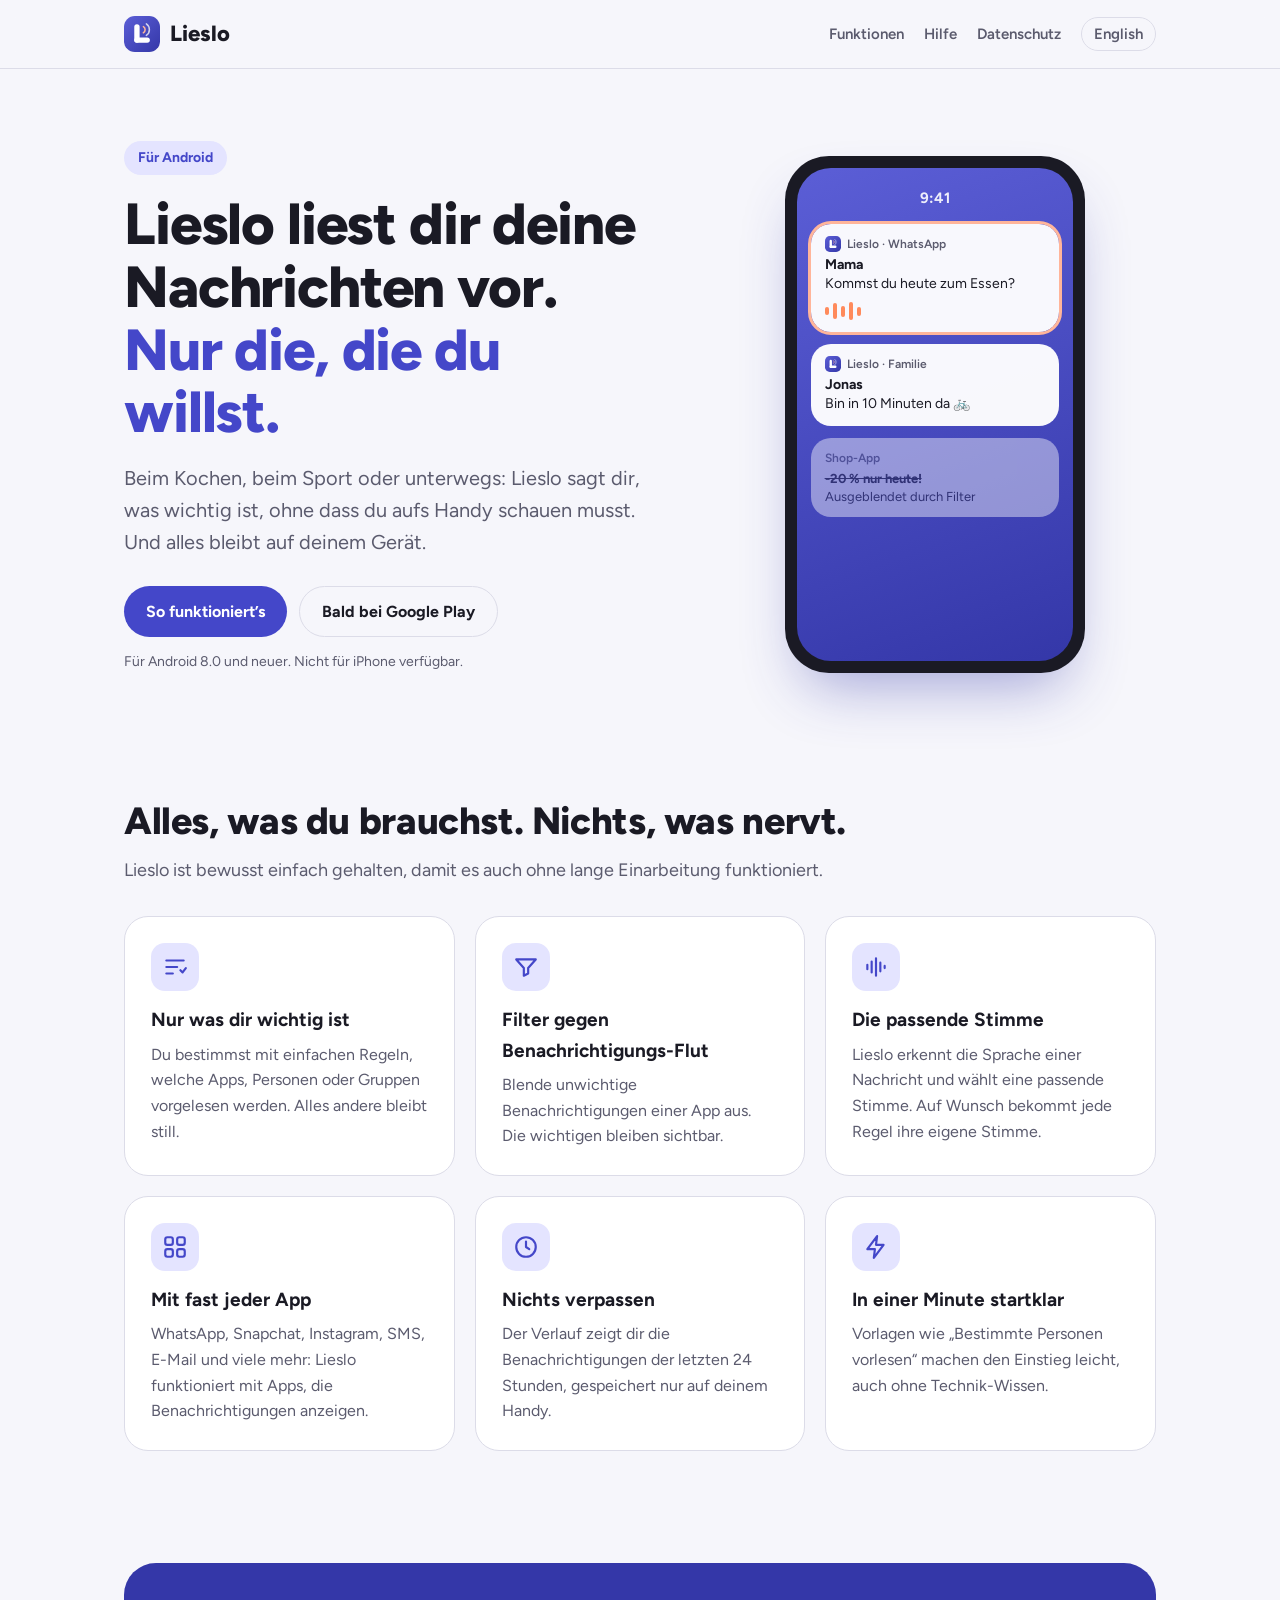
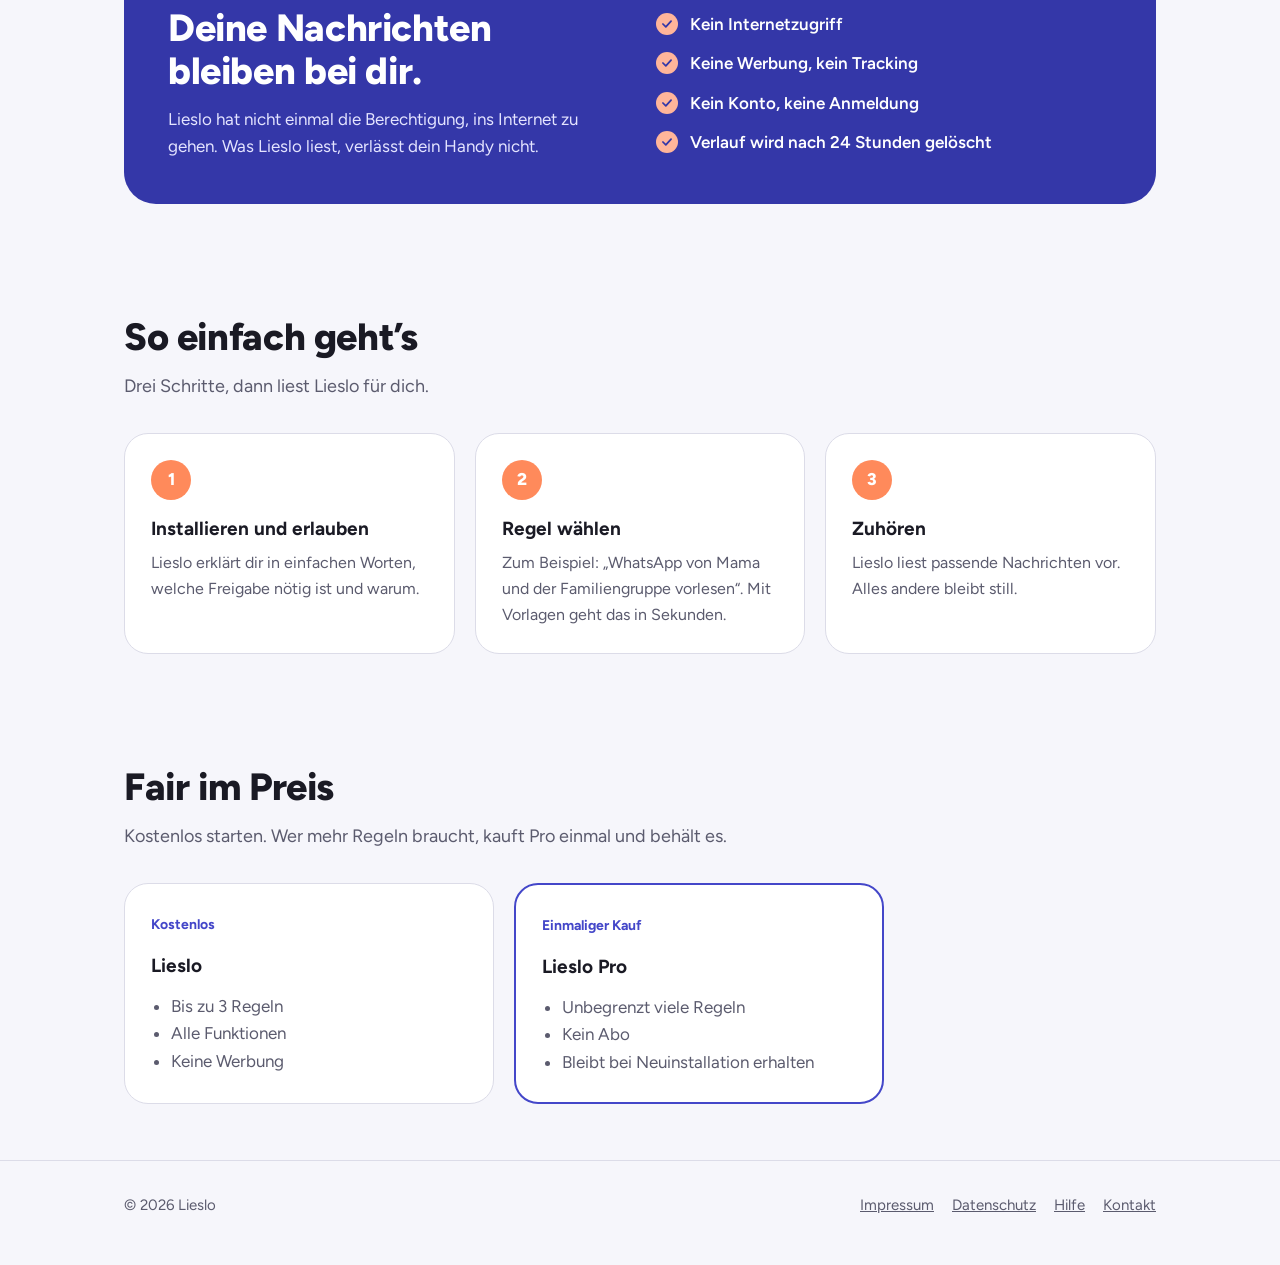
==== de/index.html @ bbdc1250 "Englisch als Standard: jede Seite nur in einer Sprache (EN unter /, DE unter /de/), Datenschutz und " ====
<!doctype html>
<html lang="de">
<head>
<meta charset="utf-8">
<meta name="viewport" content="width=device-width, initial-scale=1">
<title>Lieslo – Nachrichten vorlesen lassen</title>
<meta name="description" content="Lieslo liest dir Benachrichtigungen von WhatsApp & Co. vor – nur die, die du willst. Ohne Internet, ohne Werbung, für Android.">
<meta name="theme-color" content="#3437A8">
<link rel="icon" href="/icon.svg" type="image/svg+xml">
<link rel="stylesheet" href="/style.css">
</head>
<body>
<header class="top"><div class="wrap">
<a class="brand" href="/de/"><img src="/icon.svg" alt="" width="36" height="36">Lieslo</a>
<nav class="main" aria-label="Hauptmenü"><a class="hide-s" href="/de/#funktionen">Funktionen</a><a class="" href="/hilfe.html">Hilfe</a><a class="hide-s" href="/datenschutz.html">Datenschutz</a><a class="lang" href="/" hreflang="en" lang="en">English</a></nav>
</div></header>
<main>
<section class="hero"><div class="wrap">
<div>
<span class="eyebrow">Für Android</span>
<h1>Lieslo liest dir deine Nachrichten vor. <em>Nur die, die du willst.</em></h1>
<p class="lead">Beim Kochen, beim Sport oder unterwegs: Lieslo sagt dir, was wichtig ist, ohne dass du aufs Handy schauen musst. Und alles bleibt auf deinem Gerät.</p>
<div class="btns"><a class="btn primary" href="#so-gehts">So funktioniert’s</a><span class="btn ghost" aria-disabled="true">Bald bei Google Play</span></div>
<p class="note">Für Android 8.0 und neuer. Nicht für iPhone verfügbar.</p>
</div>
<div class="phone" role="img" aria-label="Beispiel: Lieslo liest eine WhatsApp-Nachricht vor und blendet eine Werbe-Benachrichtigung aus">
<div class="screen"><div class="time">9:41</div>
<div class="notif speaking"><div class="app"><img src="/icon.svg" alt="">Lieslo · WhatsApp</div><b>Mama</b>Kommst du heute zum Essen?<div class="wave"><span></span><span></span><span></span><span></span><span></span></div></div>
<div class="notif"><div class="app"><img src="/icon.svg" alt="">Lieslo · Familie</div><b>Jonas</b>Bin in 10 Minuten da 🚲</div>
<div class="notif muted"><div class="app">Shop-App</div><b>-20 % nur heute!</b>Ausgeblendet durch Filter</div>
</div></div>
</div></section>
<section id="funktionen"><div class="wrap">
<h2>Alles, was du brauchst. Nichts, was nervt.</h2>
<p class="sub">Lieslo ist bewusst einfach gehalten, damit es auch ohne lange Einarbeitung funktioniert.</p>
<div class="grid"><div class="card"><div class="ico" aria-hidden="true"><svg viewBox="0 0 24 24"><path d="M4 6h16M4 12h10M4 18h6"/><path d="M17 15l2 2 3-4"/></svg></div><h3>Nur was dir wichtig ist</h3><p>Du bestimmst mit einfachen Regeln, welche Apps, Personen oder Gruppen vorgelesen werden. Alles andere bleibt still.</p></div><div class="card"><div class="ico" aria-hidden="true"><svg viewBox="0 0 24 24"><path d="M3 5h18l-7 8v5l-4 2v-7z"/></svg></div><h3>Filter gegen Benachrichtigungs-Flut</h3><p>Blende unwichtige Benachrichtigungen einer App aus. Die wichtigen bleiben sichtbar.</p></div><div class="card"><div class="ico" aria-hidden="true"><svg viewBox="0 0 24 24"><path d="M4 10v4M8 7v10M12 4v16M16 8v8M20 11v2"/></svg></div><h3>Die passende Stimme</h3><p>Lieslo erkennt die Sprache einer Nachricht und wählt eine passende Stimme. Auf Wunsch bekommt jede Regel ihre eigene Stimme.</p></div><div class="card"><div class="ico" aria-hidden="true"><svg viewBox="0 0 24 24"><rect x="3" y="3" width="7" height="7" rx="2"/><rect x="14" y="3" width="7" height="7" rx="2"/><rect x="3" y="14" width="7" height="7" rx="2"/><rect x="14" y="14" width="7" height="7" rx="2"/></svg></div><h3>Mit fast jeder App</h3><p>WhatsApp, Snapchat, Instagram, SMS, E-Mail und viele mehr: Lieslo funktioniert mit Apps, die Benachrichtigungen anzeigen.</p></div><div class="card"><div class="ico" aria-hidden="true"><svg viewBox="0 0 24 24"><circle cx="12" cy="12" r="9"/><path d="M12 7v5l3 2"/></svg></div><h3>Nichts verpassen</h3><p>Der Verlauf zeigt dir die Benachrichtigungen der letzten 24 Stunden, gespeichert nur auf deinem Handy.</p></div><div class="card"><div class="ico" aria-hidden="true"><svg viewBox="0 0 24 24"><path d="M13 2L4 14h7l-1 8 9-12h-7z"/></svg></div><h3>In einer Minute startklar</h3><p>Vorlagen wie „Bestimmte Personen vorlesen“ machen den Einstieg leicht, auch ohne Technik-Wissen.</p></div></div>
</div></section>
<section><div class="wrap"><div class="privacy">
<div><h2>Deine Nachrichten bleiben bei dir.</h2><p>Lieslo hat nicht einmal die Berechtigung, ins Internet zu gehen. Was Lieslo liest, verlässt dein Handy nicht.</p></div>
<ul><li>Kein Internetzugriff</li><li>Keine Werbung, kein Tracking</li><li>Kein Konto, keine Anmeldung</li><li>Verlauf wird nach 24 Stunden gelöscht</li></ul>
</div></div></section>
<section id="so-gehts"><div class="wrap">
<h2>So einfach geht’s</h2>
<p class="sub">Drei Schritte, dann liest Lieslo für dich.</p>
<div class="steps">
<div class="card"><h3>Installieren und erlauben</h3><p>Lieslo erklärt dir in einfachen Worten, welche Freigabe nötig ist und warum.</p></div>
<div class="card"><h3>Regel wählen</h3><p>Zum Beispiel: „WhatsApp von Mama und der Familiengruppe vorlesen“. Mit Vorlagen geht das in Sekunden.</p></div>
<div class="card"><h3>Zuhören</h3><p>Lieslo liest passende Nachrichten vor. Alles andere bleibt still.</p></div>
</div></div></section>
<section><div class="wrap">
<h2>Fair im Preis</h2>
<p class="sub">Kostenlos starten. Wer mehr Regeln braucht, kauft Pro einmal und behält es.</p>
<div class="price">
<div class="card"><span class="tag">Kostenlos</span><h3>Lieslo</h3><ul><li>Bis zu 3 Regeln</li><li>Alle Funktionen</li><li>Keine Werbung</li></ul></div>
<div class="card pro"><span class="tag">Einmaliger Kauf</span><h3>Lieslo Pro</h3><ul><li>Unbegrenzt viele Regeln</li><li>Kein Abo</li><li>Bleibt bei Neuinstallation erhalten</li></ul></div>
</div></div></section>
</main>
<footer><div class="wrap"><span>© 2026 Lieslo</span><nav aria-label="Footer"><a href="/impressum.html">Impressum</a><a href="/datenschutz.html">Datenschutz</a><a href="/hilfe.html">Hilfe</a><a href="&#109;&#97;&#105;&#108;&#116;&#111;&#58;&#108;&#105;&#101;&#115;&#108;&#111;&#46;&#97;&#100;&#114;&#101;&#115;&#115;&#64;&#103;&#109;&#97;&#105;&#108;&#46;&#99;&#111;&#109;">Kontakt</a></nav></div></footer>
</body>
</html>
---- style.css ----
@font-face{font-family:"Figtree";src:url("/fonts/figtree.ttf") format("truetype");font-weight:300 900;font-display:swap}
:root{--indigo:#4447C9;--indigo-dark:#3437A8;--bg:#F6F6FB;--card:#FFFFFF;--soft:#E4E4FF;--ink:#1A1A24;--muted:#5B5B6E;--coral:#FF8A5B;--coral-soft:#FFB59A;--line:#DCDCE8;--radius:24px}
@media (prefers-color-scheme:dark){:root{--bg:#121220;--card:#1C1C2E;--soft:#2A2A4A;--ink:#F1F1F8;--muted:#B4B4C8;--line:#33334A;--indigo:#8C8FF2}}
*{box-sizing:border-box}
html{scroll-behavior:smooth}
body{margin:0;font-family:"Figtree",system-ui,-apple-system,"Segoe UI",sans-serif;background:var(--bg);color:var(--ink);line-height:1.6;font-size:17px;-webkit-font-smoothing:antialiased}
a{color:var(--indigo)}a:hover{color:var(--indigo-dark)}
@media (prefers-color-scheme:dark){a:hover{color:#B3B5FF}}
.wrap{max-width:1080px;margin:0 auto;padding:0 24px}
header.top{position:sticky;top:0;z-index:10;background:color-mix(in srgb,var(--bg) 88%,transparent);backdrop-filter:blur(10px);border-bottom:1px solid var(--line)}
header.top .wrap{display:flex;align-items:center;justify-content:space-between;min-height:68px;gap:12px}
.brand{display:flex;align-items:center;gap:10px;text-decoration:none;color:var(--ink);font-weight:800;font-size:22px}
.brand img{width:36px;height:36px}
nav.main{display:flex;gap:20px;align-items:center;flex-wrap:wrap}
nav.main a{text-decoration:none;color:var(--muted);font-weight:600;font-size:15px}
nav.main a:hover,nav.main a[aria-current]{color:var(--ink)}
.lang{border:1px solid var(--line);border-radius:999px;padding:4px 12px}
.hero{padding:72px 0 56px}
.hero .wrap{display:grid;grid-template-columns:1.1fr .9fr;gap:48px;align-items:center}
.eyebrow{display:inline-block;background:var(--soft);color:var(--indigo);font-weight:700;font-size:14px;padding:6px 14px;border-radius:999px}
h1{font-size:clamp(36px,5.2vw,58px);line-height:1.08;letter-spacing:-.02em;margin:18px 0 18px;font-weight:800}
h1 em{font-style:normal;color:var(--indigo)}
.lead{font-size:20px;color:var(--muted);max-width:34em;margin:0 0 28px}
.btns{display:flex;gap:12px;flex-wrap:wrap}
.btn{display:inline-flex;align-items:center;gap:8px;min-height:48px;padding:12px 22px;border-radius:999px;font-weight:700;text-decoration:none;font-size:16px}
.btn.primary{background:var(--indigo);color:#fff}
.btn.primary:hover{background:var(--indigo-dark);color:#fff}
@media (prefers-color-scheme:dark){.btn.primary{background:#5B5ED6}.btn.primary:hover{background:#4447C9}}
.btn.ghost{border:1.5px solid var(--line);color:var(--ink)}
.btn.ghost:hover{border-color:var(--indigo);color:var(--ink)}
.note{font-size:14px;color:var(--muted);margin-top:14px}
/* phone */
.phone{justify-self:center;width:300px;max-width:100%;aspect-ratio:9/15.5;border-radius:44px;background:#1A1A24;padding:12px;box-shadow:0 30px 60px -20px rgba(52,55,168,.45)}
.screen{height:100%;border-radius:34px;background:linear-gradient(160deg,#5B5ED6,#3437A8);padding:56px 14px 14px;display:flex;flex-direction:column;gap:12px;position:relative;overflow:hidden}
.screen .time{position:absolute;top:18px;left:0;right:0;text-align:center;color:#fff;font-weight:700;font-size:15px;opacity:.9}
.notif{background:rgba(255,255,255,.96);color:#1A1A24;border-radius:20px;padding:12px 14px;font-size:14px;line-height:1.35}
.notif .app{display:flex;align-items:center;gap:6px;font-size:12px;color:#5B5B6E;font-weight:600;margin-bottom:4px}
.notif .app img{width:16px;height:16px}
.notif b{display:block}
.notif.speaking{outline:3px solid var(--coral-soft)}
.wave{display:flex;gap:4px;align-items:center;height:18px;margin-top:8px}
.wave span{width:4px;border-radius:2px;background:var(--coral);animation:w 1.1s ease-in-out infinite}
.wave span:nth-child(1){height:8px}.wave span:nth-child(2){height:16px;animation-delay:.1s}.wave span:nth-child(3){height:11px;animation-delay:.2s}.wave span:nth-child(4){height:18px;animation-delay:.3s}.wave span:nth-child(5){height:9px;animation-delay:.4s}
@keyframes w{50%{transform:scaleY(.4)}}
@media (prefers-reduced-motion:reduce){.wave span{animation:none}}
.notif.muted{opacity:.45;font-size:13px}
.notif.muted b{text-decoration:line-through}
section{padding:56px 0}
h2{font-size:clamp(28px,3.4vw,38px);line-height:1.15;letter-spacing:-.01em;margin:0 0 12px;font-weight:800}
.sub{color:var(--muted);font-size:18px;max-width:40em;margin:0 0 32px}
.grid{display:grid;grid-template-columns:repeat(3,1fr);gap:20px}
.card{background:var(--card);border:1px solid var(--line);border-radius:var(--radius);padding:26px}
.card h3{margin:14px 0 6px;font-size:19px}
.card p{margin:0;color:var(--muted);font-size:16px}
.ico{width:48px;height:48px;border-radius:14px;background:var(--soft);display:grid;place-items:center}
.ico svg{width:26px;height:26px;stroke:var(--indigo);fill:none;stroke-width:2;stroke-linecap:round;stroke-linejoin:round}
.privacy{background:var(--indigo-dark);color:#fff;border-radius:32px;padding:44px;display:grid;grid-template-columns:1fr 1fr;gap:32px;align-items:center}
.privacy h2{color:#fff}
.privacy p{color:#E4E4FF;margin:0}
.privacy ul{list-style:none;margin:0;padding:0;display:grid;gap:12px}
.privacy li{display:flex;gap:12px;align-items:flex-start;font-weight:600}
.privacy li::before{content:"";flex:none;width:22px;height:22px;margin-top:2px;border-radius:50%;background:var(--coral-soft) url("data:image/svg+xml,%3Csvg xmlns='http://www.w3.org/2000/svg' viewBox='0 0 24 24' fill='none' stroke='%233437A8' stroke-width='3' stroke-linecap='round' stroke-linejoin='round'%3E%3Cpath d='M5 12l5 5 9-10'/%3E%3C/svg%3E") center/14px no-repeat}
.steps{counter-reset:s;display:grid;grid-template-columns:repeat(3,1fr);gap:20px}
.steps .card::before{counter-increment:s;content:counter(s);display:grid;place-items:center;width:40px;height:40px;border-radius:50%;background:var(--coral);color:#fff;font-weight:800}
.price{display:grid;grid-template-columns:1fr 1fr;gap:20px;max-width:760px}
.price .card.pro{border:2px solid var(--indigo)}
.price .tag{font-size:14px;font-weight:700;color:var(--indigo)}
.price ul{margin:12px 0 0;padding-left:20px;color:var(--muted)}
footer{border-top:1px solid var(--line);padding:32px 0 48px;color:var(--muted);font-size:15px}
footer .wrap{display:flex;justify-content:space-between;gap:16px;flex-wrap:wrap}
footer nav{display:flex;gap:18px;flex-wrap:wrap}
footer a{color:var(--muted)}
/* text pages */
.doc{max-width:780px;padding:48px 24px 64px;margin:0 auto}
.doc h1{font-size:clamp(32px,4vw,44px)}
.doc h2{font-size:24px;margin:36px 0 8px}
.doc h3{font-size:19px;margin:24px 0 6px}
.doc p,.doc li{color:var(--ink)}
.doc .meta{color:var(--muted)}
.doc .box{background:var(--card);border:1px solid var(--line);border-radius:18px;padding:18px 22px}
.doc hr{border:0;border-top:1px solid var(--line);margin:48px 0}
.doc .legal h2{font-size:19px}
.doc .legal p{font-size:15px;color:var(--ink)}
details{background:var(--card);border:1px solid var(--line);border-radius:18px;padding:16px 20px;margin:12px 0}
summary{cursor:pointer;font-weight:700;min-height:28px}
@media (max-width:860px){.hero .wrap,.privacy{grid-template-columns:1fr}.grid,.steps{grid-template-columns:1fr 1fr}.hero{padding-top:40px}}
@media (max-width:600px){.grid,.steps,.price{grid-template-columns:1fr}nav.main{gap:12px;flex-wrap:nowrap}nav.main .hide-s{display:none}nav.main a{font-size:14px}.brand{font-size:20px}.phone{width:270px}.privacy{padding:28px}body{font-size:16px}}
:focus-visible{outline:3px solid var(--coral);outline-offset:3px;border-radius:6px}
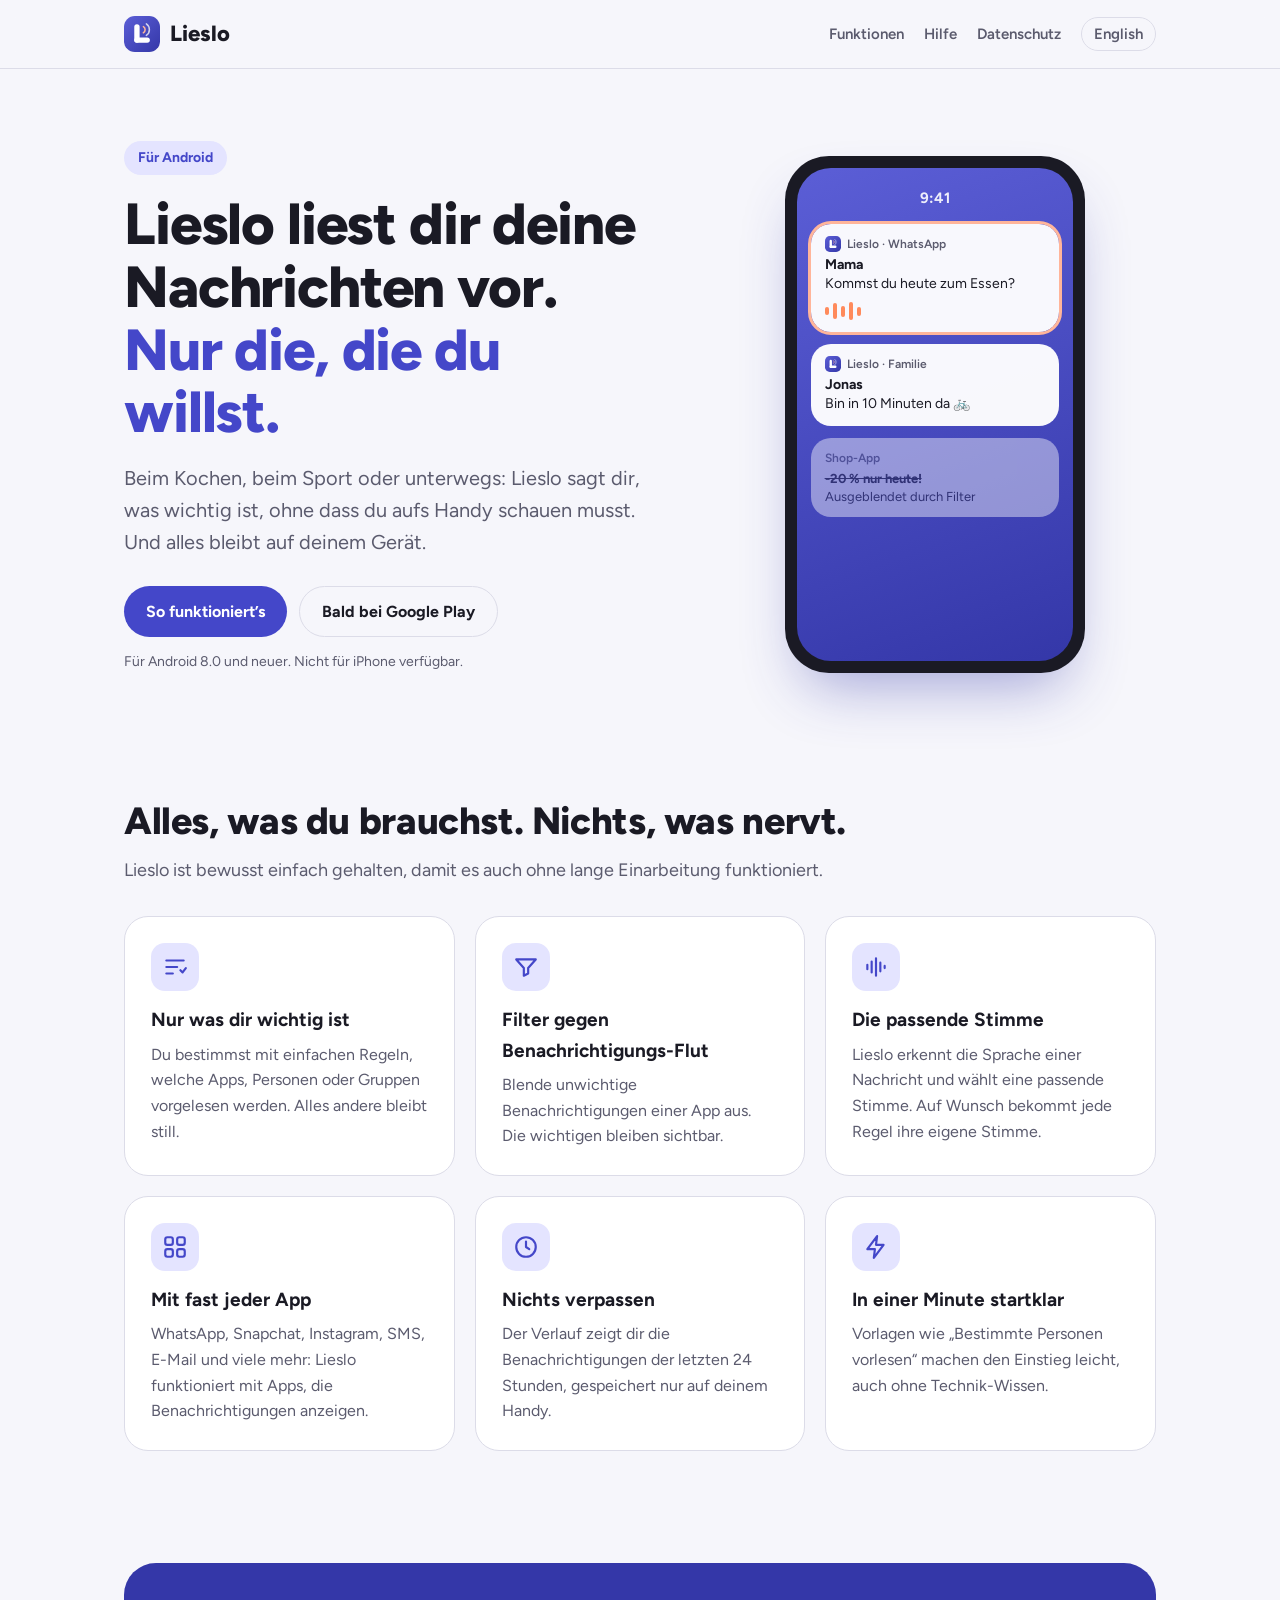
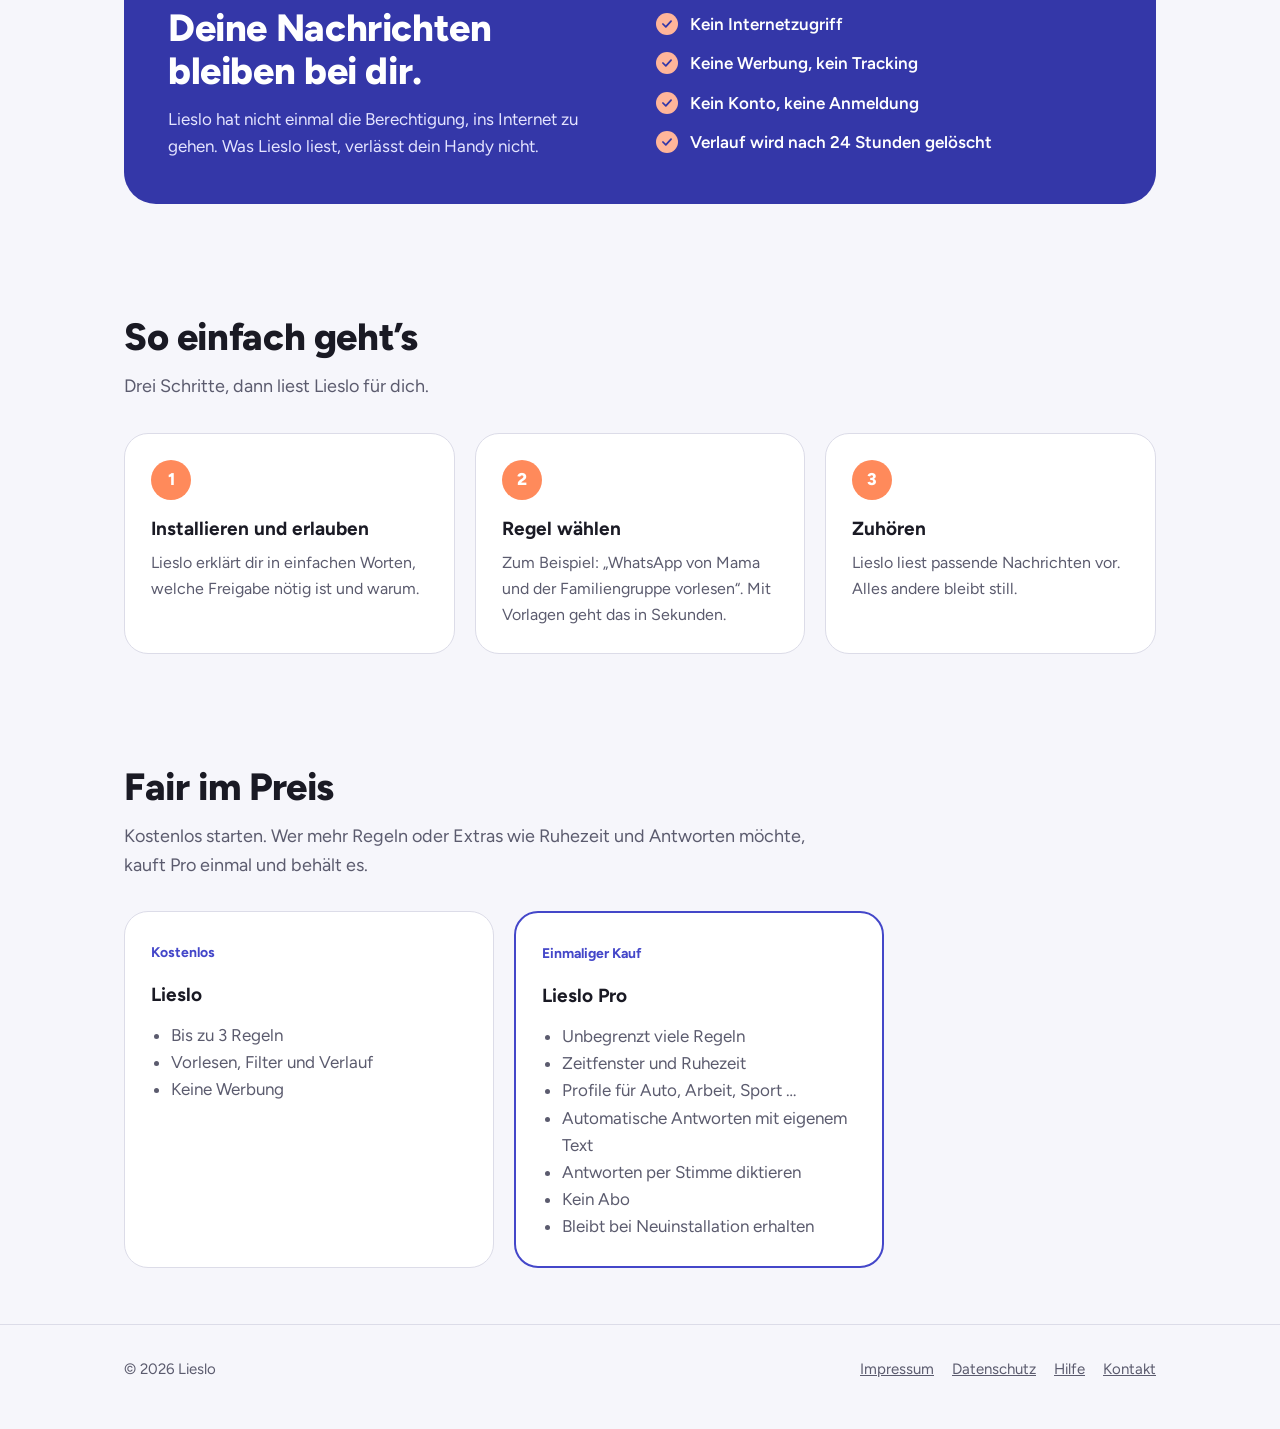
==== commit 90679f2a: "App 1.6: Startseite mit neuen Pro-Vorteilen, Hilfe zu Zeitfenstern/Ruhezeit, Profilen, automatischen" ====
--- a/de/index.html
+++ b/de/index.html
@@ -49,10 +49,10 @@
 </div></div></section>
 <section><div class="wrap">
 <h2>Fair im Preis</h2>
-<p class="sub">Kostenlos starten. Wer mehr Regeln braucht, kauft Pro einmal und behält es.</p>
+<p class="sub">Kostenlos starten. Wer mehr Regeln oder Extras wie Ruhezeit und Antworten möchte, kauft Pro einmal und behält es.</p>
 <div class="price">
-<div class="card"><span class="tag">Kostenlos</span><h3>Lieslo</h3><ul><li>Bis zu 3 Regeln</li><li>Alle Funktionen</li><li>Keine Werbung</li></ul></div>
-<div class="card pro"><span class="tag">Einmaliger Kauf</span><h3>Lieslo Pro</h3><ul><li>Unbegrenzt viele Regeln</li><li>Kein Abo</li><li>Bleibt bei Neuinstallation erhalten</li></ul></div>
+<div class="card"><span class="tag">Kostenlos</span><h3>Lieslo</h3><ul><li>Bis zu 3 Regeln</li><li>Vorlesen, Filter und Verlauf</li><li>Keine Werbung</li></ul></div>
+<div class="card pro"><span class="tag">Einmaliger Kauf</span><h3>Lieslo Pro</h3><ul><li>Unbegrenzt viele Regeln</li><li>Zeitfenster und Ruhezeit</li><li>Profile für Auto, Arbeit, Sport …</li><li>Automatische Antworten mit eigenem Text</li><li>Antworten per Stimme diktieren</li><li>Kein Abo</li><li>Bleibt bei Neuinstallation erhalten</li></ul></div>
 </div></div></section>
 </main>
 <footer><div class="wrap"><span>© 2026 Lieslo</span><nav aria-label="Footer"><a href="/impressum.html">Impressum</a><a href="/datenschutz.html">Datenschutz</a><a href="/hilfe.html">Hilfe</a><a href="&#109;&#97;&#105;&#108;&#116;&#111;&#58;&#108;&#105;&#101;&#115;&#108;&#111;&#46;&#97;&#100;&#114;&#101;&#115;&#115;&#64;&#103;&#109;&#97;&#105;&#108;&#46;&#99;&#111;&#109;">Kontakt</a></nav></div></footer>
